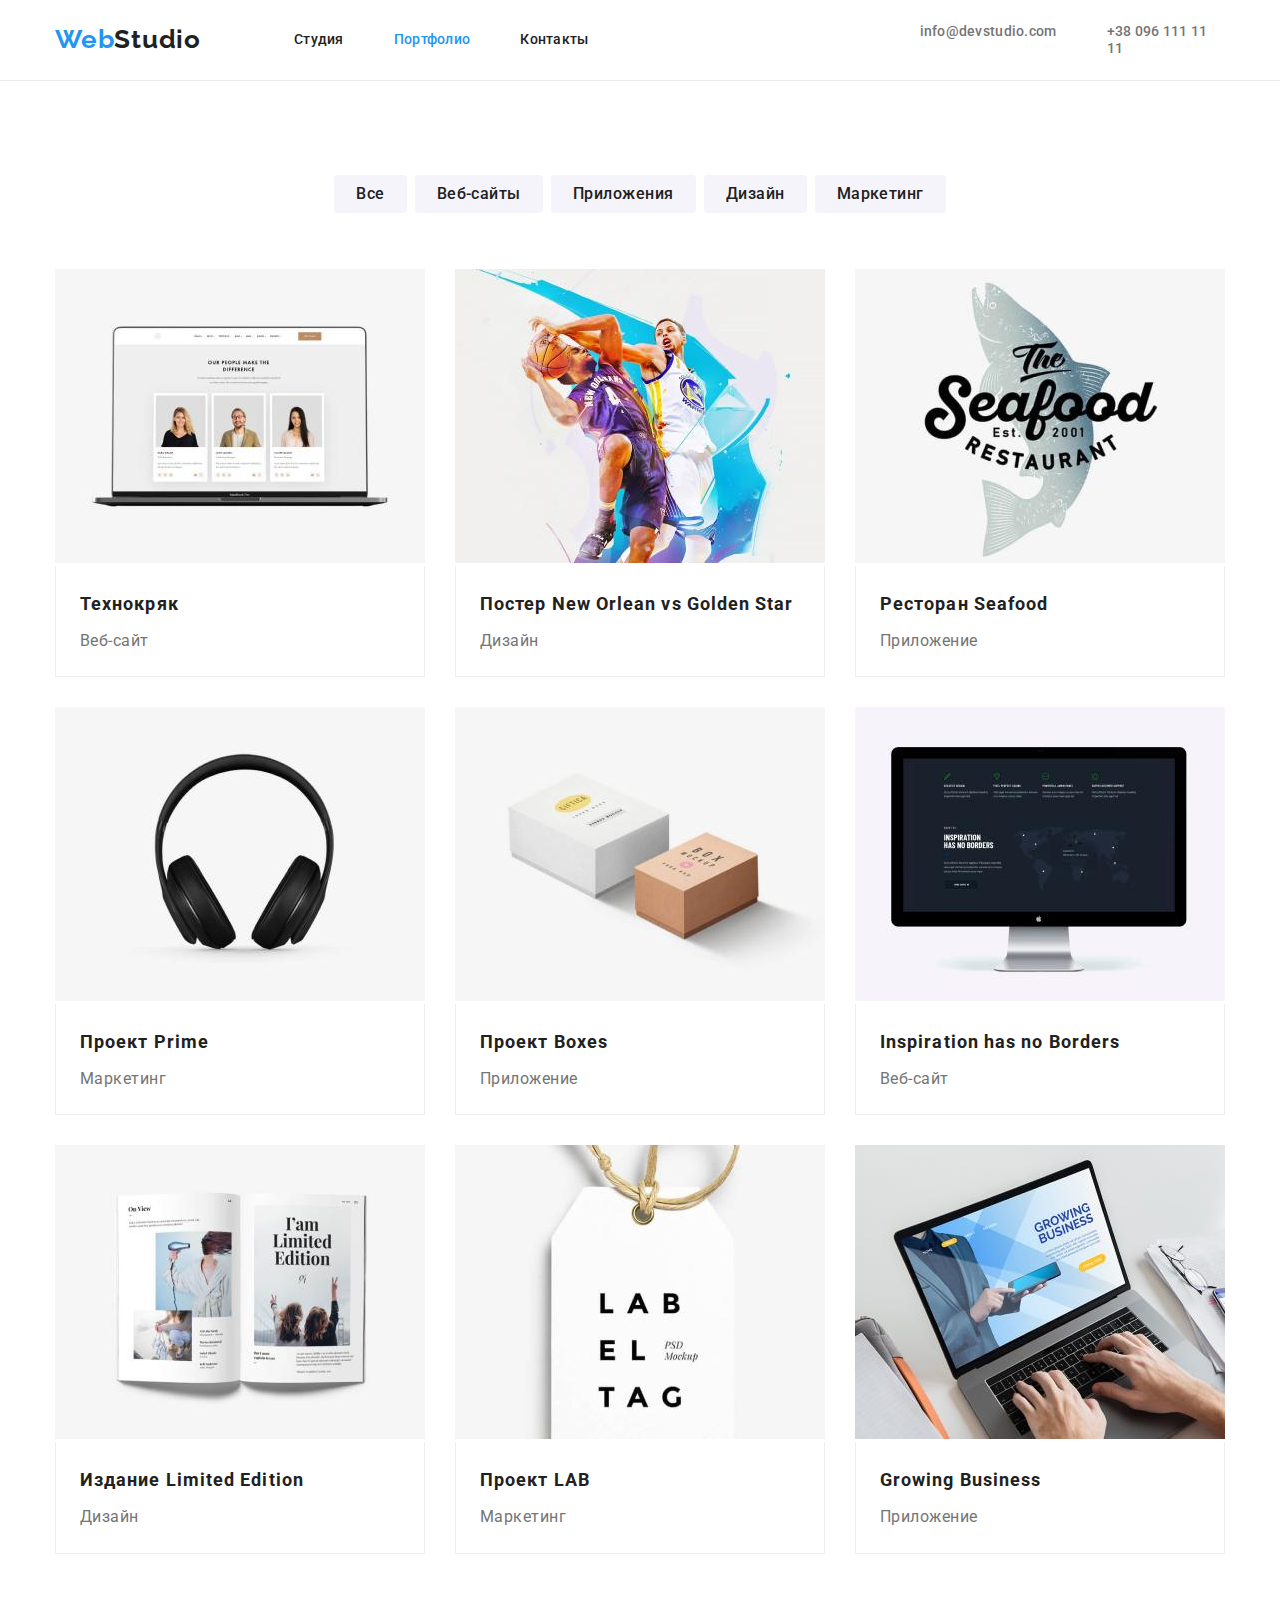
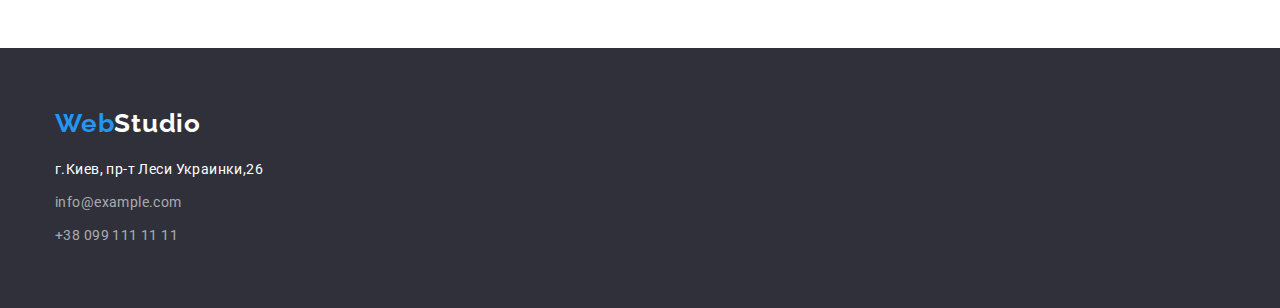
==== portfolio.html @ 46202346 "create hw4" ====
<!DOCTYPE html>
<html lang="ru">
<head>
    <meta charset="UTF-8">
    <meta http-equiv="X-UA-Compatible" content="IE=edge">
    <meta name="viewport" content="width=device-width, initial-scale=1.0">
    <title lang="en" >Portfolio</title>
    <link rel="stylesheet" href="https://fonts.googleapis.com/css2?family=Raleway:wght@700&family=Roboto:wght@400;500;700;900&display=swap">
    <link rel="stylesheet" href="https://cdnjs.cloudflare.com/ajax/libs/modern-normalize/1.1.0/modern-normalize.css">
    <link rel="stylesheet" href="./css/styles.css">

</head>
<body class="pageportfolio">
    
    <header class="header">
        <div class="container">
        <div class="nav-container">
            <a href="/index.html" class="logo"><span class="bluelogo">Web</span>Studio</a>
        <nav class="navigation">
            <ul class="navigation-items list">
                <li class="nav-item"><a href="./index.html" class="navigation-link contactinfo">Студия</a></li>
                <li class="nav-item"><a href="./portfolio.html" class="navigation-link current contactinfo ">Портфолио</a></li>
                <li class="nav-item"><a href="#contacts" class="navigation-link contactinfo">Контакты</a></li>
            </ul>
        </nav>
            <ul class="contact list">
                <li class="contact-item"><a href="mailto:info@devstudio.com" class="contactmail contactinfo ">info@devstudio.com</a></li>
                <li class="contact-item"><a href="tel:+380961111111" class="contactphone contactinfo">+38 096 111 11 11</a></li>
            </ul>
        </div>
        </div>
    </header>

    <main>

    <section class="porfolio-main section">
    <div class="container">
    <h1 hidden class="portfolio-title">Портфолио</h1>
    <ul class="filter-button list">
        <li class="button-item">
           <button class="button-portfolio" type="button">Все</button>
        </li>
        <li class="button-item">
           <button class="button-portfolio" type="button">Веб-сайты</button>
        </li>
        <li class="button-item">
           <button class="button-portfolio" type="button">Приложения</button>
        </li>
        <li class="button-item">
           <button class="button-portfolio" type="button">Дизайн</button>
        </li>
        <li class="button-item">
           <button class="button-portfolio" type="button">Маркетинг</button>
        </li>
    </ul>

    <div class="gallery-projects">
    <ul class="items-projects list">
<li class="projectcontainer">
    <a href="/" class="link-portfolio">
    <img src="./images/tecnocrat.jpg" alt="project website" class="projects-img" width="370">
    <div class="info-cards">
    <h2 class="project-subtitle">Технокряк</h2>
    <p class="project-text">Веб-сайт</p>
    </div>
    </a>
</li>
<li class="projectcontainer">
    <a href="/" class="link-portfolio">
    <img src="./images/poster.jpg" alt="project design" class="projects-img" width="370">
    <div class="info-cards">
    <h2 class="project-subtitle">Постер <span lang="en">New Orlean vs Golden Star</span></h2>
    <p class="project-text">Дизайн</p>
    </div>
    </a>
</li>
<li class="projectcontainer">
    <a href="/" class="link-portfolio">
    <img src="./images/restourant.jpg" alt="project application" class="projects-img" width="370">
    <div class="info-cards">
    <h2 class="project-subtitle">Ресторан <span lang="en">Seafood</span></h2>
    <p class="project-text">Приложение</p>
    </div>
    </a>
</li>
<li class="projectcontainer">
    <a href="/" class="link-portfolio">
    <img src="./images/prime.jpg" alt="project marketing" class="projects-img" width="370">
    <div class="info-cards">
    <h2 class="project-subtitle">Проект <span lang="en">Prime</span></h2>
    <p class="project-text">Маркетинг</p>
    </div>
    </a>
</li>
<li class="projectcontainer">
    <a href="/" class="link-portfolio">
    <img src="./images/boxes.jpg" alt="boxes project" class="projects-img" width="370">
    <div class="info-cards">
    <h2 class="project-subtitle">Проект <span lang="en">Boxes</span></h2>
    <p class="project-text">Приложение</p>
    </div>
    </a>
</li>
<li class="projectcontainer">
    <a href="/" class="link-portfolio">
    <img src="./images/inspiration.jpg" alt="project web site" class="projects-img" width="370">
    <div class="info-cards">
    <h2 class="project-subtitle" lang="en">Inspiration has no Borders</h2>
    <p class="project-text">Веб-сайт</p>
    </div>
    </a>
</li>
<li class="projectcontainer">
    <a href="/" class="link-portfolio">
    <img src="./images/limited.jpg" alt="project design" class="projects-img" width="370">
    <div class="info-cards">
    <h2 class="project-subtitle">Издание <span lang="en">Limited Edition</span></h2>
    <p class="project-text">Дизайн</p>
    </div>
    </a>
</li>
<li class="projectcontainer">
    <a href="/" class="link-portfolio">
    <img src="./images/lab.jpg" alt="project marketing" class="projects-img" width="370">
    <div class="info-cards">
    <h2 class="project-subtitle" >Проект <span lang="en">LAB</span></h2>
    <p class="project-text">Маркетинг</p>
    </div>
    </a>
</li>
<li class="projectcontainer">
    <a href="/" class="link-portfolio">
    <img src="./images/growingb.jpg" alt="project application" class="projects-img" width="370">
    <div class="info-cards">
    <h2 class="project-subtitle" lang="en">Growing Business</h2>
    <p class="project-text">Приложение</p>
    </div>
    </a>
</li>
    </ul>
    </div>
    </div>
</section>
    </main>
   
    <footer class="footer" id="contacts">
        <div class="container">
            <div class="contacts-container">
                <a href="/index.html" class="logofooter"><span class="bluelogo">Web</span>Studio</a>
                <address class="address">
                    <ul class="address list">
                        <li class="address-item">
                            <a href="https://www.google.com/maps/place/%D0%B1%D1%83%D0%BB%D1%8C%D0%B2%D0%B0%D1%80+%D0%9B%D0%B5%D1%81%D1%96+%D0%A3%D0%BA%D1%80%D0%B0%D1%97%D0%BD%D0%BA%D0%B8,+26,+%D0%9A%D0%B8%D1%97%D0%B2,+02000/@50.4265807,30.5361971,17z/data=!3m1!4b1!4m5!3m4!1s0x40d4cf0e033ecbe9:0x57a4dffefec77da0!8m2!3d50.4265807!4d30.5383858"
                                target="_blank" class="addresslink-footer contactinfo">г.Киев, пр-т Леси Украинки,26</a>
                        </li>
                        <li class="address-item">
                            <a href="mailto:info@example.com" class="mail-footer contactinfo">info@example.com</a>
                        </li>
                        <li class="address-item">
                            <a href="tel:+380991111111" class="phone-footer contactinfo">+38 099 111 11 11</a>
                        </li>
                    </ul>
                </address>
            </div>
        </div>
    </footer>
    
</body>
</html>
---- css/styles.css ----
/* основний колір тексту - #212121 */
/* другий колір тексту - #757575 */
/* білий текст та фон - #FFFFFF */
/* колір тексту футер - rgba(255, 255, 255, 0.6) */
/* колір акценту - #2196F3 */
/* колір фону 1 - #E5E5E5 */
/* колір фону 2 - #F5F4FA */
/* колір фону herofooter - #2F303A */
/* шрифти - Roboto, Raleway */

:root {
    --primary-text-color:#212121 ;
    --secondary-text-color: #757575;
    --mainwhite-color:#FFFFFF;
    --color-text-footer:rgba(255, 255, 255, 0.6);
    --accent-color:#2196F3;
    --primary-bg-color: #E5E5E5;
    --secondary-bg-color:#F5F4FA;
    --hero-bg-color:#2F303A;
}
.visually-hidden {
    position: absolute;
    width: 1px;
    height: 1px;
    margin: -1px;
    border: 0;
    padding: 0;
    white-space: nowrap;
    clip-path: inset(100%);
    clip: rect(0 0 0 0);
    overflow: hidden;
}
html {
    scroll-behavior: smooth;
}
body {
    font-family: "Roboto",sans-serif;
    font-size: 14px;
    color: var(--primary-text-color);
    background-color: var(--mainwhite-color);
}
.list {
    list-style: none;
}
h1,
h2,
h3,
h4,
h5,
h6,
p,
ul {
    margin: 0;
    padding: 0;
}
.container {
    width: 1200px;
    margin: 0 auto;
    padding-left: 15px;
    padding-right: 15px;
}
.section {
    padding-top: 94px;
    padding-bottom: 94px;
}

/* Header */

.bluelogo {
    color:var(--accent-color);
}
.container > .nav-container {
    display: flex;
    align-items: center;
}
.logo {
    display: block;
    font-weight: 700;
    font-family: "Raleway", sans-serif;
    font-size: 26px;
    line-height: 1.19;
    letter-spacing: 0.03em;
    color:var(--primary-text-color);
    text-decoration: none;
    padding-top: 24px;
    padding-bottom: 25px;
}
.navigation {
    margin-left: 93px;
}
.navigation-link {
    text-decoration: none;
    font-weight: 500;
    line-height: 1.14;
    letter-spacing: 0.02em; 
    color:var(--primary-text-color);
    padding-top: 32px;
    padding-bottom: 32px;
}
.navigation-items {
    display: flex;
}
.nav-item:not(:last-child) {
    margin-right: 50px;
}
.navigation-link.current {
    color: var(--accent-color);
}
.contact {
    display: flex;
    margin-left: 331px;
}
.contact > .contact-item:not(:last-child) {
    margin-right: 50px;
}
.contactinfo:hover,
.contactinfo:focus {
   color:var(--accent-color);
}
.contactphone, 
.contactmail {
    text-decoration: none;
    font-weight: 500;
    line-height: 1.14;
    letter-spacing: 0.02em;  
    color:var(--secondary-text-color);
}
.header {
    border-bottom: 1px solid #ECECEC;
}

/* Hero */

.hero {
    background-image: url(../images/bg.jpg);
    padding-top: 200px;
    padding-bottom: 200px;
}
.hero-title {
    color: var(--mainwhite-color);
    font-weight: 900;
    font-size: 44px;
    line-height: 1.36;
    text-align: center;
    letter-spacing: 0.06em;
    text-transform: uppercase;
    margin-bottom: 30px;
    margin-left: auto;
    margin-right: auto;
    width: 696px;
}
.reserv {
    background-color: var(--accent-color);
    color: var(--mainwhite-color);
    border: 0px;
    box-shadow: 0px 4px 4px rgba(0, 0, 0, 0.15);
    border-radius: 4px;
    font-weight: 700;
    font-size: 16px;
    line-height: 1.88;
    display: flex;
    align-items: center;
    text-align: center;
    letter-spacing: 0.06em;
    padding: 10px 32px;
    margin: 0 auto;
}
.reserv,
.button {
    cursor: pointer;
}
.reserv:hover,
.reserv:focus {
    background-color: #188CE8;
}
/* Benefits */

.benefits-subtitle {
    color: var(--primary-text-color);
    font-weight: 700;
    line-height: 1.14;
    font-size: 14px;
    letter-spacing: 0.03em;
    text-transform: uppercase;
    margin-bottom: 10px;
}
.benefits-text {
    color: var(--secondary-text-color);
    line-height: 1.71;
    letter-spacing: 0.03em;
}
.benefits-items {
    flex-basis: calc(100%/3 - 30px);
}
.benefits-items:not(:first-child) {
    margin-left: 30px;
}
.section-title {
    font-weight: 700;
    font-size: 36px;
    line-height: 1.17;
    text-align: center;
    letter-spacing: 0.03em;
    margin-bottom: 50px;
}
.aboutusgallery,
.ourbenefits {
    display: flex;
    justify-content: center;
}

/* about us */
.about-us {
    padding-top: 0;
}
.about-item:not(:first-child) {
    margin-left: 30px;
}
/* Team */

.team {
    background-color: var(--secondary-bg-color);
}
.subtitle-membername {
    font-weight: 500;
    font-size: 16px;
    line-height: 1.19;
    letter-spacing: 0.03em;
    text-align: center;
    margin-bottom: 10px;
}
.text-memberposition {
    color:var(--secondary-text-color);
    font-size: 16px;
    line-height: 1.19;
    letter-spacing: 0.03em;
    text-align: center;
}
.teamgallery {
    display: flex;
    justify-content: center;
}
.team-item {
    flex-basis: calc(100%/4 - 30px);
    background-color: var(--mainwhite-color);
    box-shadow: 0px 1px 3px rgba(0, 0, 0, 0.12), 0px 1px 1px rgba(0, 0, 0, 0.14), 0px 2px 1px rgba(0, 0, 0, 0.2);
    border-radius: 0px 0px 4px 4px;
}
.team-item:not(:first-child) {
    margin-left: 30px;
}
.team-title {
    font-weight: 700;
    font-size: 36px;
    line-height: 1.17;
    text-align: center;
    letter-spacing: 0.03em;
    margin-bottom: 50px;
}
.info-team {
    padding-top: 30px;
    padding-bottom: 30px;
}

/* Footer */

.footer {
    background-color: var(--hero-bg-color);
    padding-top: 60px;
    padding-bottom: 60px;
}
.addresslink-footer {
    color: var(--mainwhite-color);
    line-height: 1.714;
    letter-spacing: 0.03em;
    text-decoration: none;
}
.mail-footer, .phone-footer {
    color:var(--color-text-footer);
    line-height: 1.714;
    letter-spacing: 0.03em;
    text-decoration: none;
}
address {
    font-style: normal;
}
.logofooter {
    font-weight: 700;
    font-family: "Raleway", sans-serif;
    font-size: 26px;
    line-height: 1.19;
    letter-spacing: 0.03em;
    color:var(--mainwhite-color);
    text-decoration: none;
}
.address-item:not(:last-child) {
    margin-bottom: 9px;
}
.address-item:first-child {
    margin-top:20px
}
   
/* Portfolio */

.button-portfolio {
    background-color: var(--secondary-bg-color);
    color:var(--primary-text-color);
    border-radius: 4px;
    font-weight: 500;
    font-size: 16px;
    line-height: 1.63;
    text-align: center;
    letter-spacing: 0.03em;
    border: 0px;
    padding: 6px 22px;
}
.button-portfolio:hover,
.button-portfolio:focus {
    background-color: var(--accent-color);
    color: var(--mainwhite-color);
}
.filter-button {
    display: flex;
    justify-content: center;
    margin-bottom: 56px;
}
.button-item:not(:first-child) {
    margin-left: 8px;
}
.items-projects {
    display: flex;
    flex-wrap: wrap;
    justify-content: center; 
    margin-top: -30px;
    margin-left: -30px;
}
.projectcontainer {
    flex-basis: calc(100%/3 - 30px);
    margin-left: 30px;
    margin-top: 30px;
}
.portfolio-main {
    background-color: var(--primary-bg-color);
}
.project-subtitle {
    color: var(--primary-text-color);
    font-weight: 700;
    font-size: 18px;
    line-height: 2;
    letter-spacing: 0.06em;
    margin-bottom: 4px;
}
.project-text {
    color: var(--secondary-text-color);
    font-size: 16px;
    line-height: 1.88;
    letter-spacing: 0.03em;
}
.info-cards {
    border-bottom: 1px solid  #EEEEEE;
    border-left: 1px solid #EEEEEE;
    border-right: 1px solid #EEEEEE;
    padding: 20px 24px;
}
.link-portfolio {
    text-decoration: none;
}
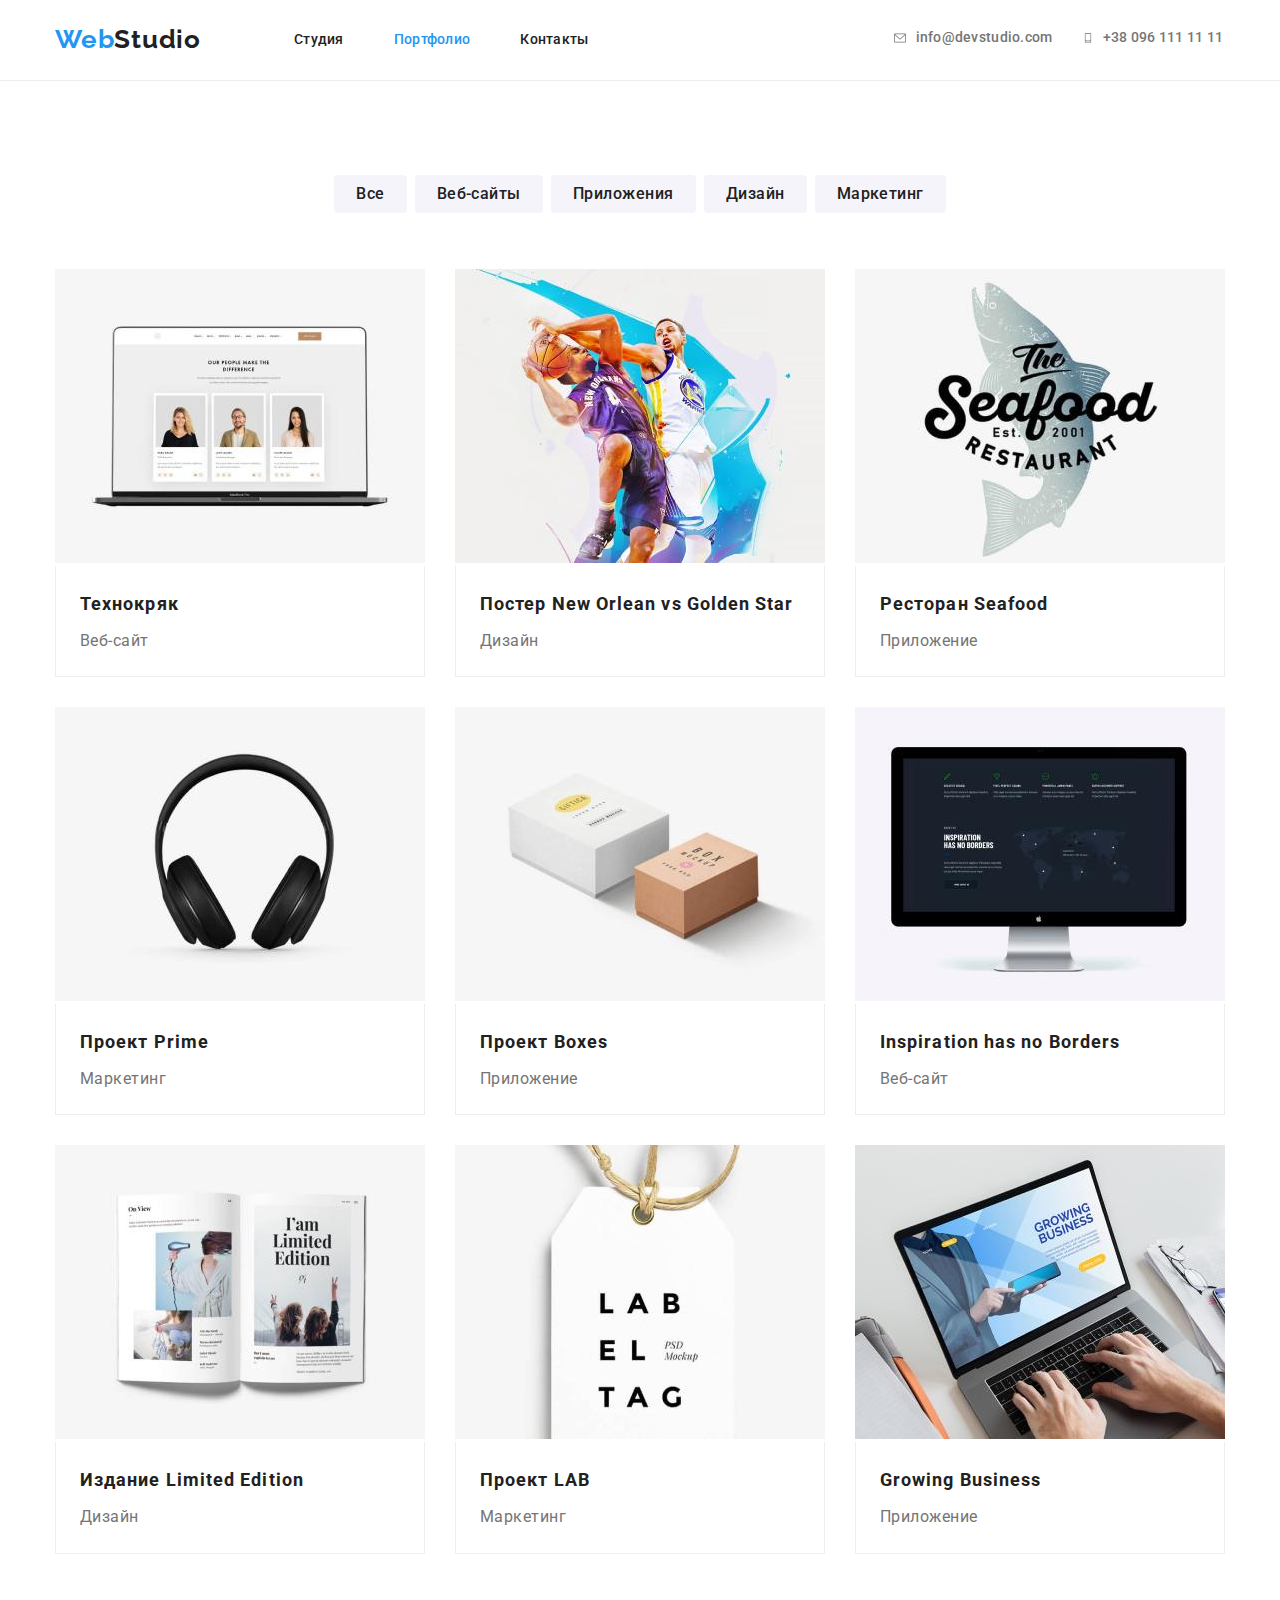
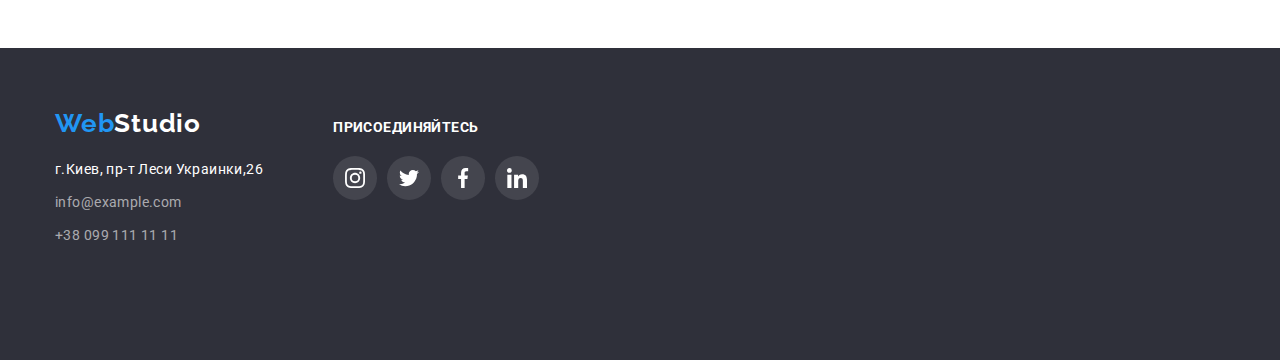
==== commit c1e8135b: "add icons" ====
--- a/portfolio.html
+++ b/portfolio.html
@@ -24,8 +24,22 @@
             </ul>
         </nav>
             <ul class="contact list">
-                <li class="contact-item"><a href="mailto:info@devstudio.com" class="contactmail contactinfo ">info@devstudio.com</a></li>
-                <li class="contact-item"><a href="tel:+380961111111" class="contactphone contactinfo">+38 096 111 11 11</a></li>
+                <li class="contact-item">
+                    <a href="mailto:info@devstudio.com" class="contactmail contactinfo">
+                        <svg class="email-icon" width="12px" height="16px">
+                            <use href="./images/icons.svg#icon-envelope"></use>
+                        </svg>
+                        info@devstudio.com
+                    </a>
+                </li>
+                <li class="contact-item">
+                    <a href="tel:+380961111111" class="contactphone contactinfo">
+                        <svg class="tel-icon" width="10px" height="16px">
+                            <use href="./images/icons.svg#icon-telephone"></use>
+                        </svg>
+                        +38 096 111 11 11
+                    </a>
+                </li>
             </ul>
         </div>
         </div>
@@ -144,9 +158,9 @@
     </main>
    
     <footer class="footer" id="contacts">
-        <div class="container">
+        <div class="footer-box container">
             <div class="contacts-container">
-                <a href="/index.html" class="logofooter"><span class="bluelogo">Web</span>Studio</a>
+                <a href="../index.html" class="logofooter"><span class="bluelogo">Web</span>Studio</a>
                 <address class="address">
                     <ul class="address list">
                         <li class="address-item">
@@ -162,6 +176,39 @@
                     </ul>
                 </address>
             </div>
+            <div class="join-container">
+                <p class="join-text">Присоединяйтесь</p>
+                <ul class="footer-social list">
+                    <li class="footer-social-items">
+                        <a href="/" class="footer-social-link">
+                            <svg class="footer-instagram" width="20" height="20">
+                                <use href="./images/icons.svg#icon-instagram2"></use>
+                            </svg>
+                        </a>
+                    </li>
+                    <li class="footer-social-items">
+                        <a href="/" class="footer-social-link">
+                            <svg class="footer-twitter" width="20" height="20">
+                                <use href="./images/icons.svg#icon-twitter2"></use>
+                            </svg>
+                        </a>
+                    </li>
+                    <li class="footer-social-items">
+                        <a href="/" class="footer-social-link">
+                            <svg class="footer-facebook" width="20" height="20">
+                                <use href="./images/icons.svg#icon-facebook2"></use>
+                            </svg>
+                        </a>
+                    </li>
+                    <li class="footer-social-items">
+                        <a href="/" class="footer-social-link">
+                            <svg class="footer-linkedin" width="20" height="20">
+                                <use href="./images/icons.svg#icon-linkedin2"></use>
+                            </svg>
+                        </a>
+                    </li>
+                </ul>
+            </div>
         </div>
     </footer>
     
--- a/css/styles.css
+++ b/css/styles.css
@@ -108,10 +108,27 @@
 }
 .contact {
     display: flex;
-    margin-left: 331px;
+    margin-left: 305px;
+}
+.contactinfo {
+    display: inline-flex;
+    align-items: center;
+}
+.email-icon,
+.tel-icon {
+    margin-right: 10px;
+    fill:#757575;
+}
+.email-icon:hover,
+.email-icon:focus {
+    fill:var(--accent-color);
+}
+.tel-icon:hover,
+.tel-icon:focus {
+    fill: var(--accent-color);
 }
 .contact > .contact-item:not(:last-child) {
-    margin-right: 50px;
+    margin-right: 30px;
 }
 .contactinfo:hover,
 .contactinfo:focus {
@@ -132,9 +149,15 @@
 /* Hero */
 
 .hero {
-    background-image: url(../images/bg.jpg);
+    background-image: linear-gradient(to right, rgba(47, 48, 58, .4) 40%, rgba(47, 48, 58, .4) 40%), url(../images/team.jpg);
+    background-size: cover;
+    background-position: center;
     padding-top: 200px;
     padding-bottom: 200px;
+    max-width: 1600px;
+    height: 600px;
+    margin-left: auto;
+    margin-right: auto;
 }
 .hero-title {
     color: var(--mainwhite-color);
@@ -208,7 +231,16 @@
     display: flex;
     justify-content: center;
 }
-
+.benefits-icon {
+    display: flex;
+    justify-content: center;
+    background-color: var(--secondary-bg-color);
+    padding-top: 25px;
+    padding-bottom: 25px;
+    padding-left: 100px;
+    padding-right: 100px;
+    margin-bottom: 30px;
+}
 /* about us */
 .about-us {
     padding-top: 0;
@@ -259,8 +291,51 @@
 }
 .info-team {
     padding-top: 30px;
-    padding-bottom: 30px;
-}
+}
+.social {
+    display: flex;
+    justify-content: center;
+    margin-bottom: 30px;
+    margin-top: 16px;
+}
+.social-link {
+    display: flex;
+    align-items: center;
+    justify-content: center;
+    width: 44px;
+    height: 44px;
+}
+.social-item:not(:first-child) {
+    margin-left: 10px;
+}
+
+/* Clients */
+
+.clients-title {
+    font-weight: 700;
+    font-size: 36px;
+    line-height: 1.17;
+    text-align: center;
+    letter-spacing: 0.03em;
+    margin-bottom: 50px;
+}
+.container>.clients {
+    display: flex;
+    justify-content: center;
+}
+.clients-item {
+    display: flex;
+    align-items: center;
+    justify-content: center;
+    width: 170px;
+    height: 92px;
+    border: 1px solid #AFB1B8;
+    border-radius: 4px;
+}
+.clients-item:not(:first-child) {
+    margin-left: 30px;
+}
+
 
 /* Footer */
 
@@ -299,7 +374,37 @@
 .address-item:first-child {
     margin-top:20px
 }
-   
+.footer-box {
+    display: flex;
+}
+.join-text {
+    color: var(--mainwhite-color);
+    font-weight: 700;
+    line-height: 1.14;
+    letter-spacing: 0.03em;
+    text-transform: uppercase;
+    margin-bottom: 20px;
+}
+.join-container {
+    padding-top: 12px;
+    padding-bottom: 100px;
+    margin-left: 70px;
+}
+.footer-social {
+    display: flex;
+}
+.footer-social-link {
+    display: flex;
+    align-items: center;
+    justify-content: center;
+    width: 44px;
+    height: 44px;
+    background-color: rgba(255, 255, 255, 0.1);
+    border-radius: 50%;
+}
+.footer-social-items:not(:first-child) {
+    margin-left: 10px;
+}
 /* Portfolio */
 
 .button-portfolio {
@@ -318,6 +423,7 @@
 .button-portfolio:focus {
     background-color: var(--accent-color);
     color: var(--mainwhite-color);
+    box-shadow: 0px 2px rgba(0, 0, 0, 0.12), 0px 1px rgba(0, 0, 0, 0.08), 0px 3px rgba(0, 0, 0, 0.1);
 }
 .filter-button {
     display: flex;
@@ -337,7 +443,11 @@
 .projectcontainer {
     flex-basis: calc(100%/3 - 30px);
     margin-left: 30px;
-    margin-top: 30px;
+    margin-top: 30px; 
+}
+.projectcontainer:hover,
+.projectcontainer:focus {
+     box-shadow:1px 4px 6px rgba(0, 0, 0, 0.16), 0px 4px 4px rgba(0, 0, 0, 0.06), 0px 1px 1px rgba(0, 0, 0, 0.12);
 }
 .portfolio-main {
     background-color: var(--primary-bg-color);
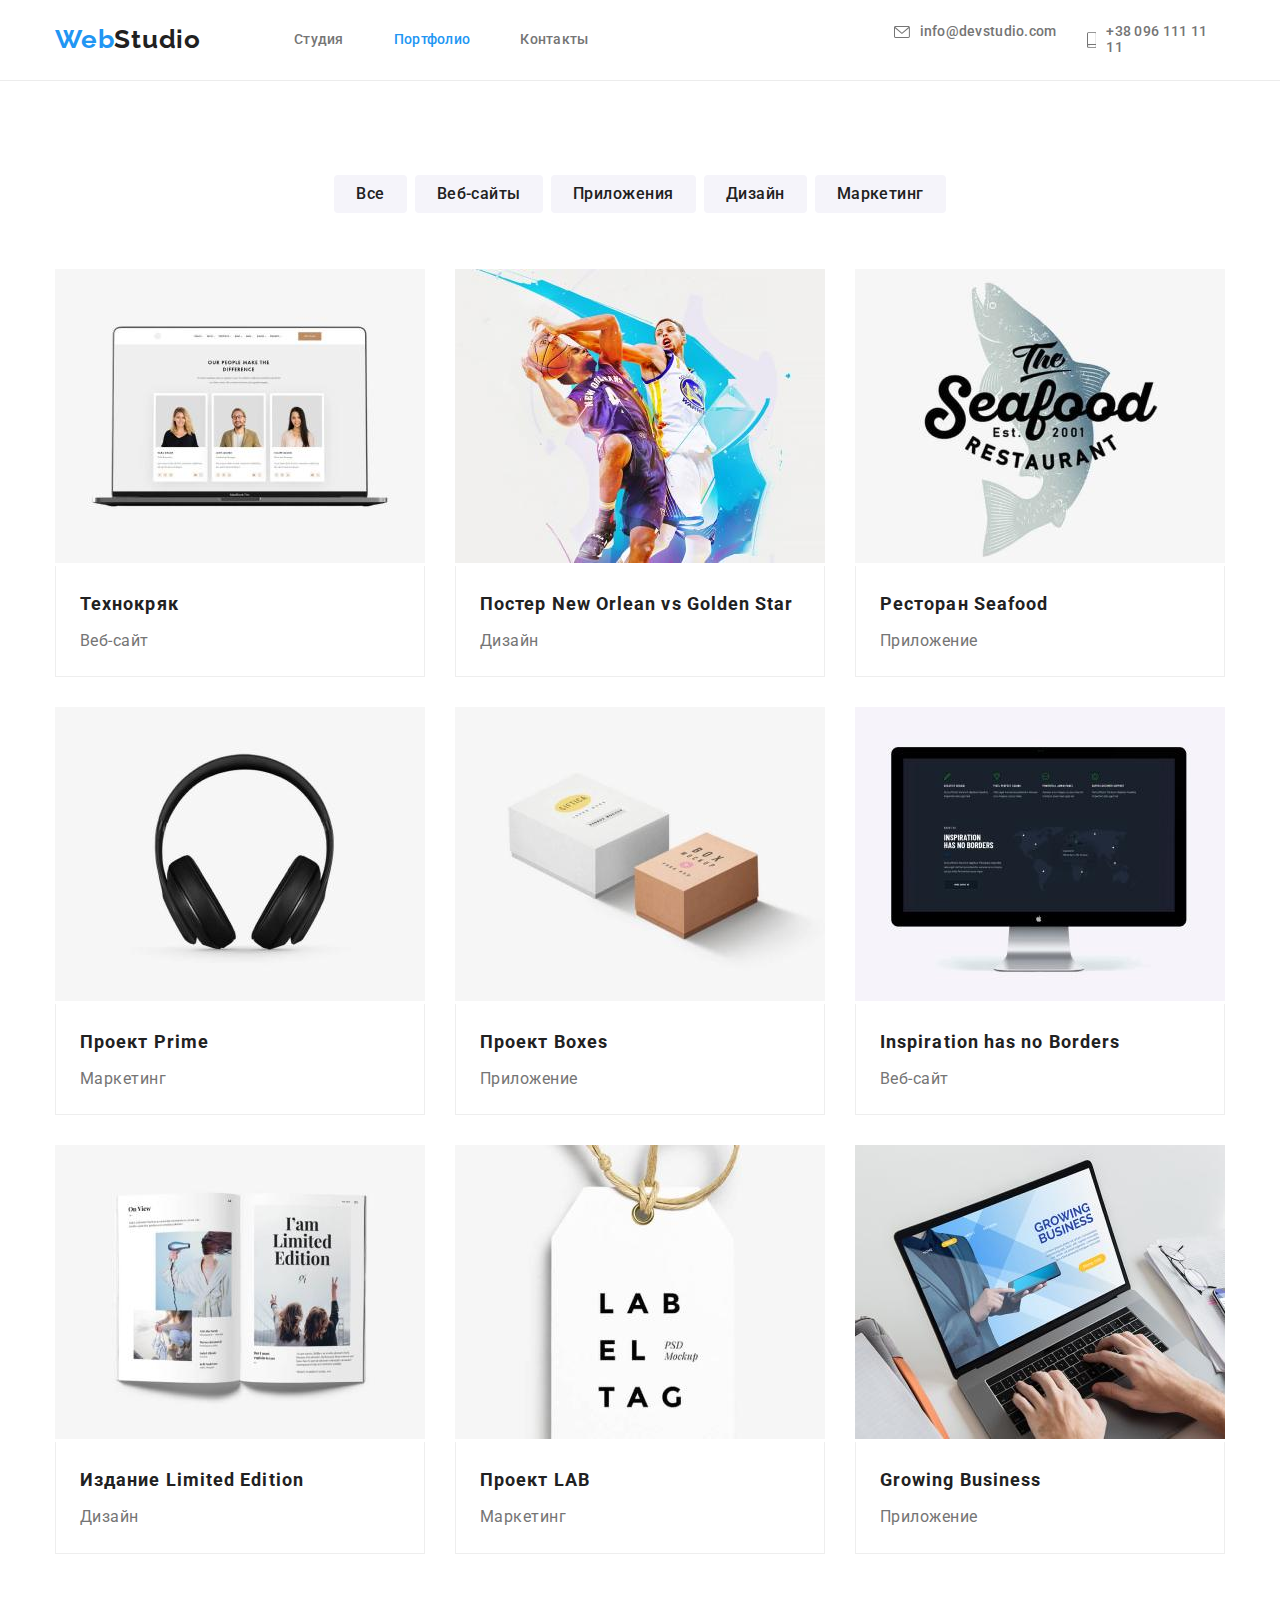
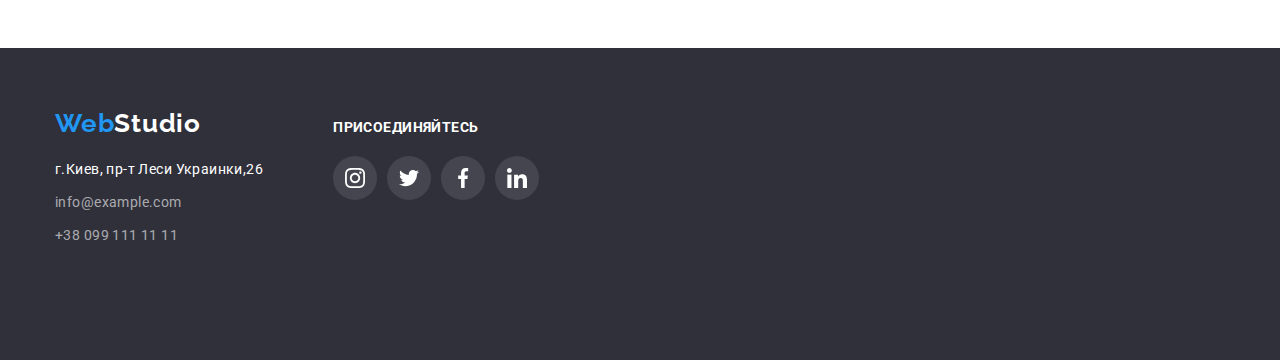
==== commit 5e8006ab: "fixed icons" ====
--- a/portfolio.html
+++ b/portfolio.html
@@ -26,7 +26,7 @@
             <ul class="contact list">
                 <li class="contact-item">
                     <a href="mailto:info@devstudio.com" class="contactmail contactinfo">
-                        <svg class="email-icon" width="12px" height="16px">
+                        <svg class="email-icon" width="16px" height="12px">
                             <use href="./images/icons.svg#icon-envelope"></use>
                         </svg>
                         info@devstudio.com
--- a/css/styles.css
+++ b/css/styles.css
@@ -113,20 +113,21 @@
 .contactinfo {
     display: inline-flex;
     align-items: center;
+    color: #757575;
 }
 .email-icon,
 .tel-icon {
     margin-right: 10px;
-    fill:#757575;
-}
-.email-icon:hover,
+    fill: currentColor;
+}
+/* .email-icon:hover,
 .email-icon:focus {
     fill:var(--accent-color);
 }
 .tel-icon:hover,
 .tel-icon:focus {
     fill: var(--accent-color);
-}
+} */
 .contact > .contact-item:not(:last-child) {
     margin-right: 30px;
 }
@@ -336,7 +337,6 @@
     margin-left: 30px;
 }
 
-
 /* Footer */
 
 .footer {
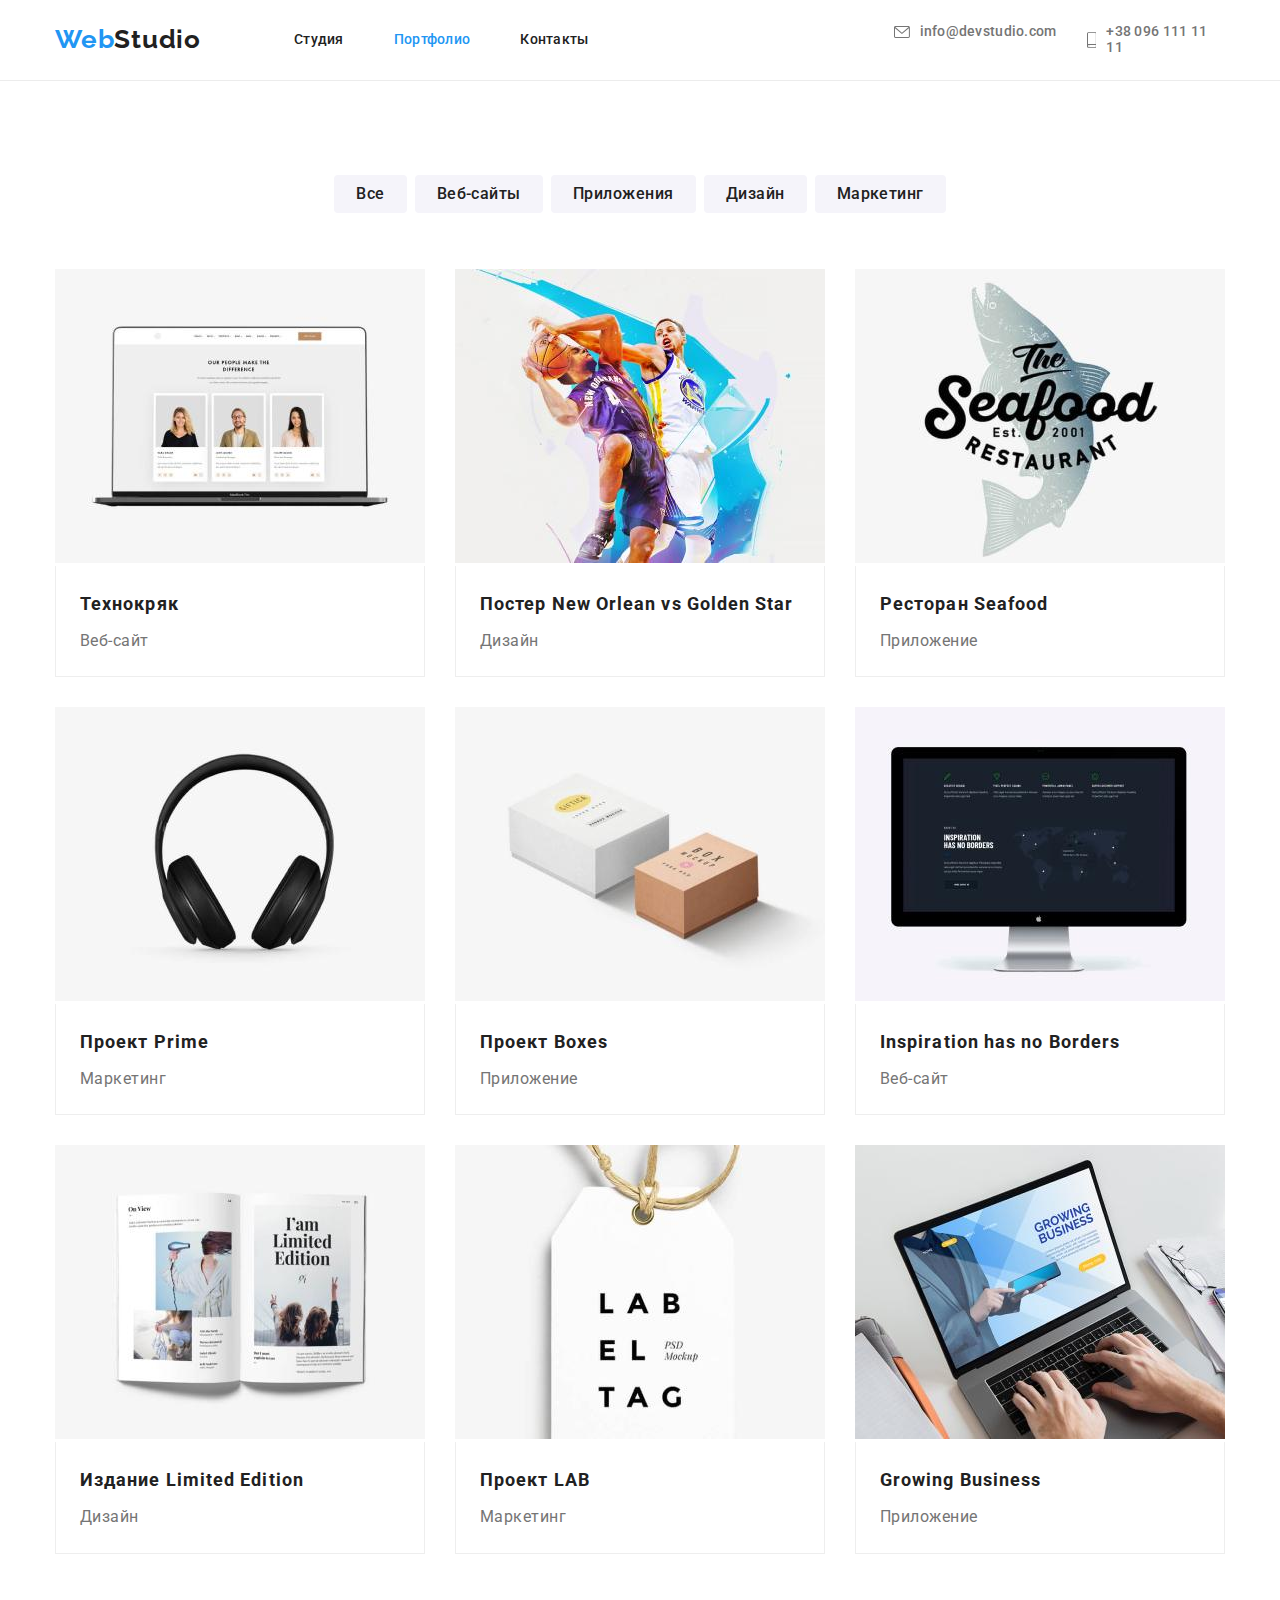
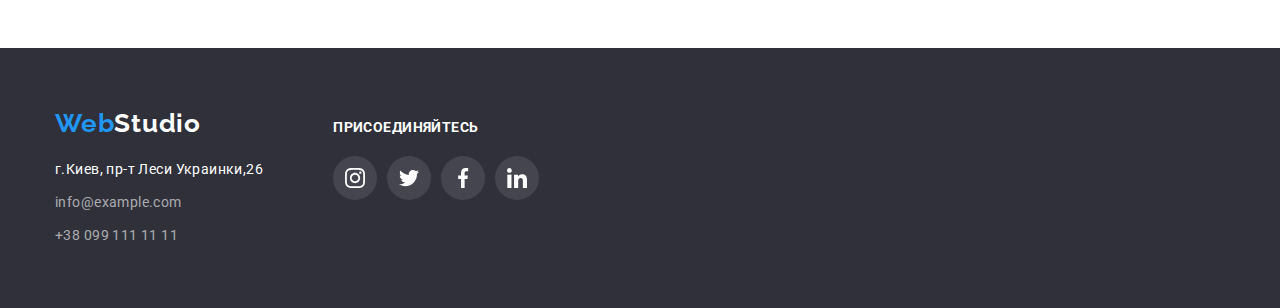
==== commit cb4b25f7: "end hw4" ====
--- a/portfolio.html
+++ b/portfolio.html
@@ -15,7 +15,7 @@
     <header class="header">
         <div class="container">
         <div class="nav-container">
-            <a href="/index.html" class="logo"><span class="bluelogo">Web</span>Studio</a>
+            <a href="/" class="logo"><span class="bluelogo">Web</span>Studio</a>
         <nav class="navigation">
             <ul class="navigation-items list">
                 <li class="nav-item"><a href="./index.html" class="navigation-link contactinfo">Студия</a></li>
@@ -160,7 +160,7 @@
     <footer class="footer" id="contacts">
         <div class="footer-box container">
             <div class="contacts-container">
-                <a href="../index.html" class="logofooter"><span class="bluelogo">Web</span>Studio</a>
+                <a href="./index.html" class="logofooter"><span class="bluelogo">Web</span>Studio</a>
                 <address class="address">
                     <ul class="address list">
                         <li class="address-item">
--- a/css/styles.css
+++ b/css/styles.css
@@ -6,6 +6,7 @@
 /* колір фону 1 - #E5E5E5 */
 /* колір фону 2 - #F5F4FA */
 /* колір фону herofooter - #2F303A */
+/* колір іконки - #AFB1B8 */
 /* шрифти - Roboto, Raleway */
 
 :root {
@@ -17,6 +18,7 @@
     --primary-bg-color: #E5E5E5;
     --secondary-bg-color:#F5F4FA;
     --hero-bg-color:#2F303A;
+    --icon-color: #AFB1B8;
 }
 .visually-hidden {
     position: absolute;
@@ -113,21 +115,13 @@
 .contactinfo {
     display: inline-flex;
     align-items: center;
-    color: #757575;
 }
 .email-icon,
 .tel-icon {
     margin-right: 10px;
     fill: currentColor;
 }
-/* .email-icon:hover,
-.email-icon:focus {
-    fill:var(--accent-color);
-}
-.tel-icon:hover,
-.tel-icon:focus {
-    fill: var(--accent-color);
-} */
+
 .contact > .contact-item:not(:last-child) {
     margin-right: 30px;
 }
@@ -235,12 +229,12 @@
 .benefits-icon {
     display: flex;
     justify-content: center;
+    align-items: center;
     background-color: var(--secondary-bg-color);
-    padding-top: 25px;
-    padding-bottom: 25px;
-    padding-left: 100px;
-    padding-right: 100px;
+    width: 270px;
+    height: 120px;
     margin-bottom: 30px;
+    border-radius: 4px;
 }
 /* about us */
 .about-us {
@@ -305,11 +299,20 @@
     justify-content: center;
     width: 44px;
     height: 44px;
+    border-radius: 50%;
+    color: var(--icon-color);
 }
 .social-item:not(:first-child) {
     margin-left: 10px;
 }
-
+.social-link:hover,
+.social-link:focus {
+    background-color: var(--accent-color);
+    color: var(--mainwhite-color);
+}
+.social-team {
+    fill: currentColor;
+}
 /* Clients */
 
 .clients-title {
@@ -324,19 +327,28 @@
     display: flex;
     justify-content: center;
 }
-.clients-item {
-    display: flex;
-    align-items: center;
-    justify-content: center;
+
+.clients-icons {
+    color: var(--icon-color);
+    border: 1px solid #AFB1B8;
+    border-radius: 4px;
     width: 170px;
     height: 92px;
-    border: 1px solid #AFB1B8;
-    border-radius: 4px;
+    display: flex;
+    align-items: center;
+    justify-content: center;
+}
+.clients-icons:hover,
+.clients-icons:focus {
+    color: var(--accent-color);
+    border-color: var(--accent-color);
 }
 .clients-item:not(:first-child) {
     margin-left: 30px;
 }
-
+.icon-client {
+    fill: currentColor;
+}
 /* Footer */
 
 .footer {
@@ -387,7 +399,6 @@
 }
 .join-container {
     padding-top: 12px;
-    padding-bottom: 100px;
     margin-left: 70px;
 }
 .footer-social {
@@ -402,8 +413,15 @@
     background-color: rgba(255, 255, 255, 0.1);
     border-radius: 50%;
 }
+.footer-social-link:hover,
+.footer-social-link:focus {
+    background-color: var(--accent-color);
+}
 .footer-social-items:not(:first-child) {
     margin-left: 10px;
+}
+.social-icon {
+    fill:currentColor;
 }
 /* Portfolio */
 
